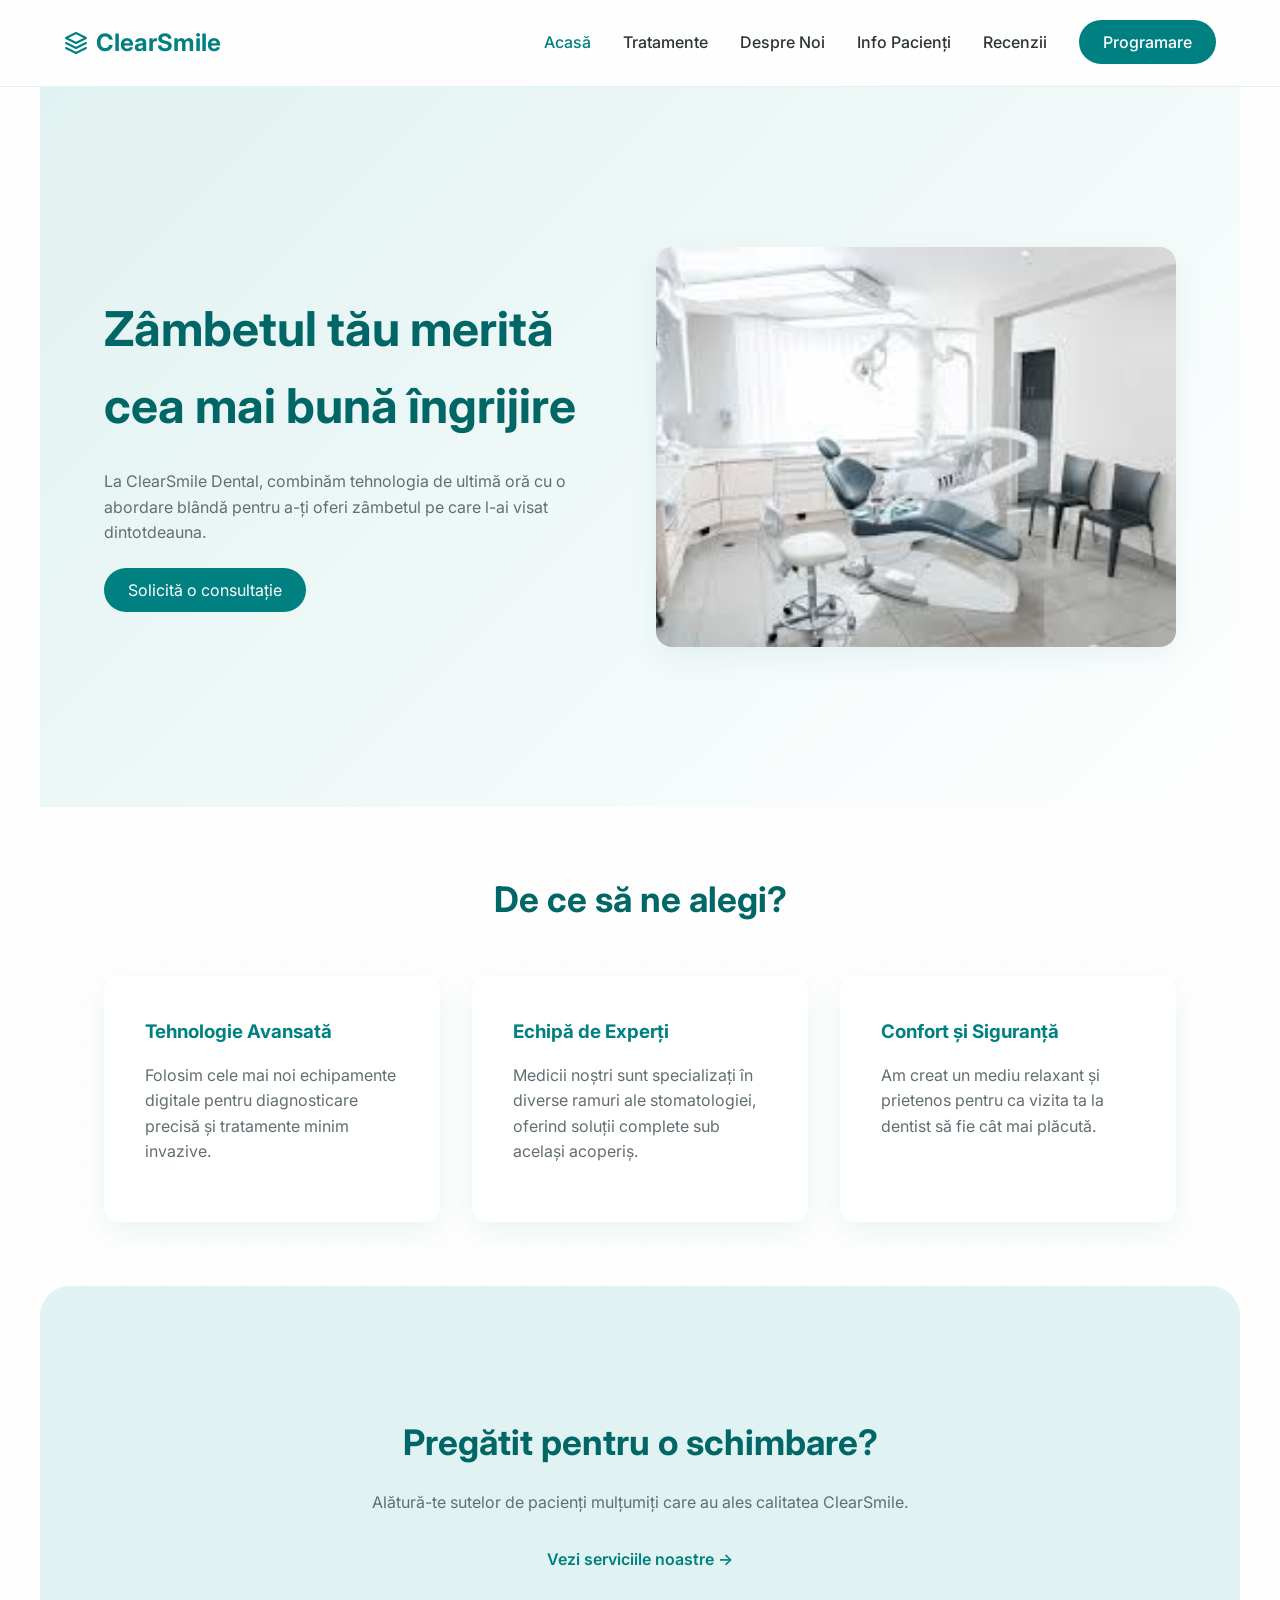
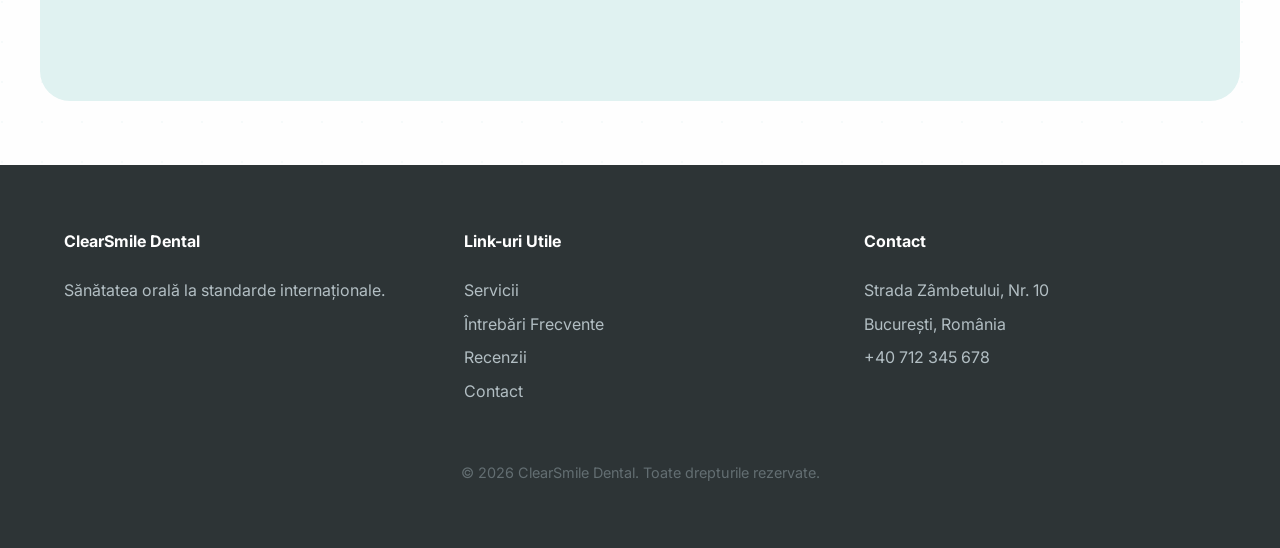
==== index.html @ 5b4d3a6d "Add Recenzii page and update navigation" ====
<!DOCTYPE html>
<html lang="ro">
<head>
    <meta charset="UTF-8">
    <meta name="viewport" content="width=device-width, initial-scale=1.0">
    <title>ClearSmile Dental | Zâmbetul tău, prioritatea noastră</title>
    <link rel="stylesheet" href="css/styles.css">
</head>
<body>
    <nav>
        <a href="index.html" class="logo">
            <svg width="24" height="24" viewBox="0 0 24 24" fill="none" stroke="currentColor" stroke-width="2" stroke-linecap="round" stroke-linejoin="round"><path d="M12 2L2 7l10 5 10-5-10-5z"/><path d="M2 17l10 5 10-5"/><path d="M2 12l10 5 10-5"/></svg>
            ClearSmile
        </a>
        <ul class="nav-links">
            <li><a href="index.html">Acasă</a></li>
            <li><a href="tratamente.html">Tratamente</a></li>
            <li><a href="despre-noi.html">Despre Noi</a></li>
            <li><a href="info-pacienti.html">Info Pacienți</a></li>
            <li><a href="recenzii.html">Recenzii</a></li>
            <li><a href="contact.html" class="btn-appointment">Programare</a></li>
        </ul>
    </nav>

    <header class="hero container">
        <div class="hero-content">
            <h1>Zâmbetul tău merită cea mai bună îngrijire</h1>
            <p>La ClearSmile Dental, combinăm tehnologia de ultimă oră cu o abordare blândă pentru a-ți oferi zâmbetul pe care l-ai visat dintotdeauna.</p>
            <div style="margin-top: 2rem;">
                <a href="contact.html" class="btn-appointment" style="text-decoration: none;">Solicită o consultație</a>
            </div>
        </div>
        <div class="hero-image" style="background: none;">
            <img src="imgs/Black_Ti_Mac.jpeg" alt="Clinică Modernă ClearSmile" style="width: 100%; height: 100%; object-fit: cover; border-radius: var(--border-radius);">
        </div>
    </header>

    <section class="container">
        <h2>De ce să ne alegi?</h2>
        <div class="grid" style="margin-top: 3rem;">
            <div class="card">
                <h3>Tehnologie Avansată</h3>
                <p>Folosim cele mai noi echipamente digitale pentru diagnosticare precisă și tratamente minim invazive.</p>
            </div>
            <div class="card">
                <h3>Echipă de Experți</h3>
                <p>Medicii noștri sunt specializați în diverse ramuri ale stomatologiei, oferind soluții complete sub același acoperiș.</p>
            </div>
            <div class="card">
                <h3>Confort și Siguranță</h3>
                <p>Am creat un mediu relaxant și prietenos pentru ca vizita ta la dentist să fie cât mai plăcută.</p>
            </div>
        </div>
    </section>

    <section class="container" style="background: var(--primary-teal-light); border-radius: 30px; margin-bottom: 4rem; text-align: center;">
        <div style="padding: 4rem 2rem;">
            <h2>Pregătit pentru o schimbare?</h2>
            <p>Alătură-te sutelor de pacienți mulțumiți care au ales calitatea ClearSmile.</p>
            <a href="tratamente.html" style="color: var(--primary-teal); font-weight: 600; text-decoration: none; display: inline-block; margin-top: 1rem;">Vezi serviciile noastre →</a>
        </div>
    </section>

    <footer>
        <div class="footer-grid">
            <div class="footer-section">
                <h4>ClearSmile Dental</h4>
                <p>Sănătatea orală la standarde internaționale.</p>
            </div>
            <div class="footer-section">
                <h4>Link-uri Utile</h4>
                <a href="tratamente.html">Servicii</a>
                <a href="info-pacienti.html">Întrebări Frecvente</a>
                <a href="recenzii.html">Recenzii</a>
                <a href="contact.html">Contact</a>
            </div>
            <div class="footer-section">
                <h4>Contact</h4>
                <p>Strada Zâmbetului, Nr. 10</p>
                <p>București, România</p>
                <p>+40 712 345 678</p>
            </div>
        </div>
        <div style="text-align: center; padding-top: 3rem; color: #636e72; font-size: 0.9rem;">
            &copy; 2026 ClearSmile Dental. Toate drepturile rezervate.
        </div>
    </footer>

    <script src="js/main.js"></script>
</body>
</html>
---- css/styles.css ----
@import url('https://fonts.googleapis.com/css2?family=Inter:wght@400;500;600;700&display=swap');

:root {
    --primary-teal: #008080;
    --primary-teal-light: #e0f2f1;
    --primary-teal-dark: #006666;
    --background-white: #fefefe;
    --text-dark: #2d3436;
    --text-light: #636e72;
    --card-shadow: 0 10px 30px rgba(0, 128, 128, 0.08);
    --border-radius: 16px;
    --transition: all 0.3s ease;
}

* {
    margin: 0;
    padding: 0;
    box-sizing: border-box;
}

body {
    font-family: 'Inter', sans-serif;
    line-height: 1.6;
    color: var(--text-dark);
    background-color: var(--background-white);
    background-image: radial-gradient(circle at 2px 2px, rgba(0, 128, 128, 0.03) 1px, transparent 0);
    background-size: 40px 40px;
}

/* Typography */
h1, h2, h3 {
    font-weight: 700;
    color: var(--primary-teal-dark);
}

h1 { font-size: 3rem; margin-bottom: 1.5rem; }
h2 { font-size: 2.2rem; margin-bottom: 1.2rem; text-align: center; }

p { margin-bottom: 1rem; color: var(--text-light); }

/* Navigation */
nav {
    display: flex;
    justify-content: space-between;
    align-items: center;
    padding: 1.5rem 5%;
    background: rgba(254, 254, 254, 0.9);
    backdrop-filter: blur(10px);
    position: sticky;
    top: 0;
    z-index: 1000;
    border-bottom: 1px solid var(--primary-teal-light);
}

.logo {
    font-size: 1.5rem;
    font-weight: 700;
    color: var(--primary-teal);
    text-decoration: none;
    display: flex;
    align-items: center;
    gap: 0.5rem;
}

.nav-links {
    display: flex;
    list-style: none;
    gap: 2rem;
}

.nav-links a {
    text-decoration: none;
    color: var(--text-dark);
    font-weight: 500;
    transition: var(--transition);
}

.nav-links a:hover, .nav-links a.active {
    color: var(--primary-teal);
}

.btn-appointment {
    background: var(--primary-teal);
    color: white !important;
    padding: 0.75rem 1.5rem;
    border-radius: 50px;
}

/* Layout Containers */
.container {
    max-width: 1200px;
    margin: 0 auto;
    padding: 4rem 5%;
}

/* Hero Section */
.hero {
    display: flex;
    align-items: center;
    min-height: 80vh;
    gap: 2rem;
    background: linear-gradient(135deg, var(--primary-teal-light) 0%, #ffffff 100%);
    border-radius: 0 0 100px 0;
}

.hero-content { flex: 1; }
.hero-image { 
    flex: 1; 
    background: #e0e0e0;
    height: 400px;
    border-radius: var(--border-radius);
    display: flex;
    align-items: center;
    justify-content: center;
    color: var(--text-light);
    box-shadow: var(--card-shadow);
}

/* Grid Components */
.grid {
    display: grid;
    grid-template-columns: repeat(auto-fit, minmax(300px, 1fr));
    gap: 2rem;
}

.card {
    background: white;
    padding: 2.5rem;
    border-radius: var(--border-radius);
    box-shadow: var(--card-shadow);
    transition: var(--transition);
    border: 1px solid transparent;
}

.card:hover {
    transform: translateY(-5px);
    border-color: var(--primary-teal-light);
}

.card h3 {
    margin-bottom: 1rem;
    color: var(--primary-teal);
}

/* Treatments Page */
.price-range {
    display: inline-block;
    background: var(--primary-teal-light);
    color: var(--primary-teal-dark);
    padding: 0.3rem 0.8rem;
    border-radius: 50px;
    font-size: 0.9rem;
    font-weight: 600;
    margin-top: 1rem;
}

/* FAQ Accordion */
.accordion-item {
    border-bottom: 1px solid var(--primary-teal-light);
    margin-bottom: 1rem;
}

.accordion-header {
    width: 100%;
    padding: 1rem;
    text-align: left;
    background: none;
    border: none;
    font-weight: 600;
    cursor: pointer;
    display: flex;
    justify-content: space-between;
    align-items: center;
    color: var(--primary-teal-dark);
}

.accordion-content {
    padding: 0 1rem 1rem;
    display: none;
}

/* Forms */
.form-group {
    margin-bottom: 1.5rem;
}

label {
    display: block;
    margin-bottom: 0.5rem;
    font-weight: 500;
}

input, select, textarea {
    width: 100%;
    padding: 0.8rem;
    border: 1px solid #ddd;
    border-radius: 8px;
    font-family: inherit;
}

input:focus, select:focus, textarea:focus {
    outline: none;
    border-color: var(--primary-teal);
}

button[type="submit"] {
    background: var(--primary-teal);
    color: white;
    border: none;
    padding: 1rem 2rem;
    border-radius: 50px;
    cursor: pointer;
    font-weight: 600;
    width: 100%;
    transition: var(--transition);
}

button[type="submit"]:hover {
    background: var(--primary-teal-dark);
}

/* Footer */
footer {
    background: #2d3436;
    color: white;
    padding: 4rem 5%;
}

.footer-grid {
    display: grid;
    grid-template-columns: repeat(auto-fit, minmax(200px, 1fr));
    gap: 3rem;
    max-width: 1200px;
    margin: 0 auto;
}

.footer-section h4 {
    margin-bottom: 1.5rem;
    color: white;
}

.footer-section p, .footer-section a {
    color: #b2bec3;
    text-decoration: none;
    display: block;
    margin-bottom: 0.5rem;
}

/* Mobile Responsive */
@media (max-width: 768px) {
    .nav-links { display: none; }
    h1 { font-size: 2.2rem; }
    .hero { flex-direction: column; text-align: center; border-radius: 0; padding-top: 2rem; }
}
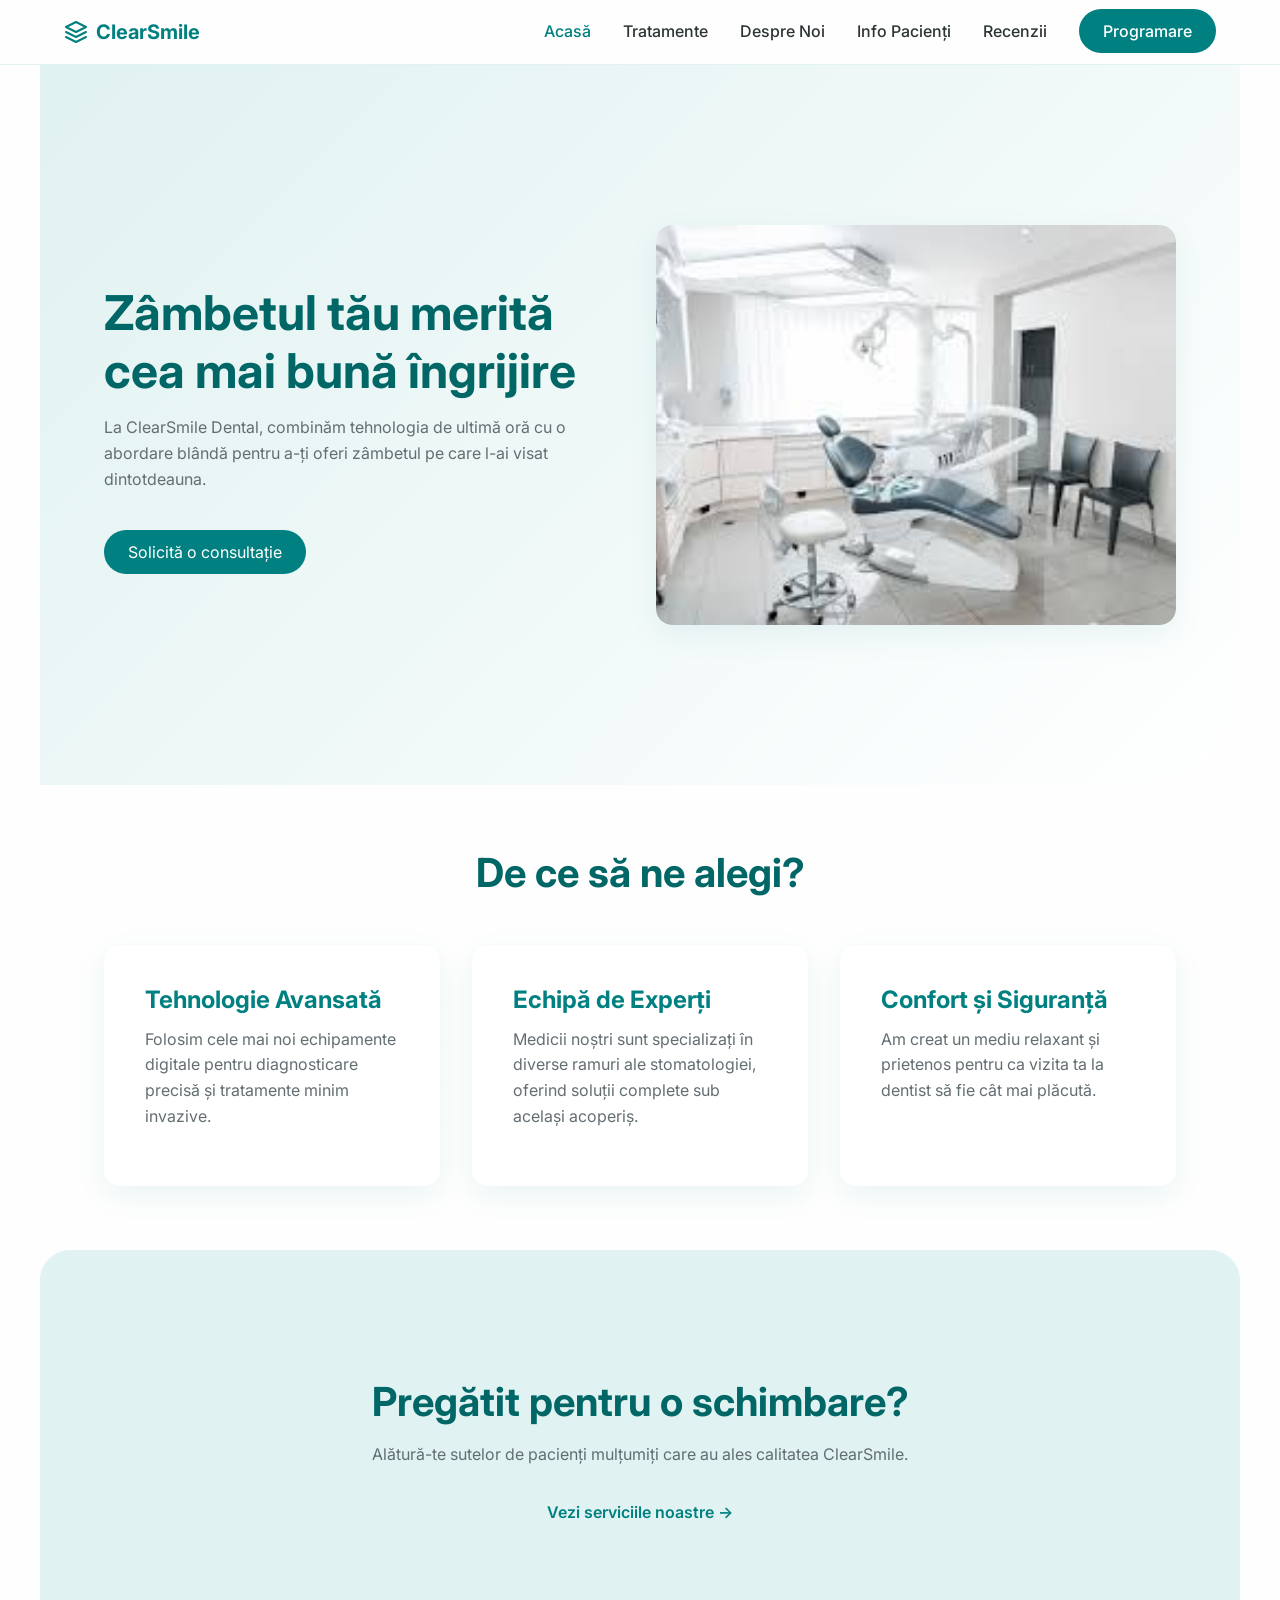
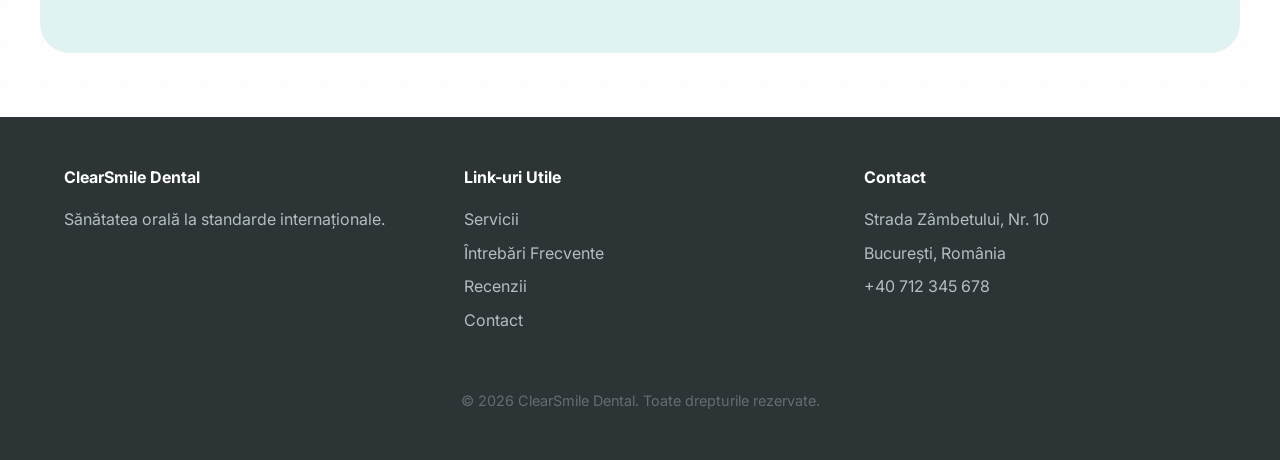
==== commit 7ace57af: "Refactor: Implement mobile-first design and add hamburger menu" ====
--- a/index.html
+++ b/index.html
@@ -12,6 +12,11 @@
             <svg width="24" height="24" viewBox="0 0 24 24" fill="none" stroke="currentColor" stroke-width="2" stroke-linecap="round" stroke-linejoin="round"><path d="M12 2L2 7l10 5 10-5-10-5z"/><path d="M2 17l10 5 10-5"/><path d="M2 12l10 5 10-5"/></svg>
             ClearSmile
         </a>
+        <div class="hamburger">
+            <span></span>
+            <span></span>
+            <span></span>
+        </div>
         <ul class="nav-links">
             <li><a href="index.html">Acasă</a></li>
             <li><a href="tratamente.html">Tratamente</a></li>
@@ -26,18 +31,18 @@
         <div class="hero-content">
             <h1>Zâmbetul tău merită cea mai bună îngrijire</h1>
             <p>La ClearSmile Dental, combinăm tehnologia de ultimă oră cu o abordare blândă pentru a-ți oferi zâmbetul pe care l-ai visat dintotdeauna.</p>
-            <div style="margin-top: 2rem;">
+            <div class="mt-3">
                 <a href="contact.html" class="btn-appointment" style="text-decoration: none;">Solicită o consultație</a>
             </div>
         </div>
-        <div class="hero-image" style="background: none;">
+        <div class="hero-image">
             <img src="imgs/Black_Ti_Mac.jpeg" alt="Clinică Modernă ClearSmile" style="width: 100%; height: 100%; object-fit: cover; border-radius: var(--border-radius);">
         </div>
     </header>
 
     <section class="container">
         <h2>De ce să ne alegi?</h2>
-        <div class="grid" style="margin-top: 3rem;">
+        <div class="grid mt-3">
             <div class="card">
                 <h3>Tehnologie Avansată</h3>
                 <p>Folosim cele mai noi echipamente digitale pentru diagnosticare precisă și tratamente minim invazive.</p>
@@ -53,7 +58,7 @@
         </div>
     </section>
 
-    <section class="container" style="background: var(--primary-teal-light); border-radius: 30px; margin-bottom: 4rem; text-align: center;">
+    <section class="container bg-light rounded-lg mb-4 text-center">
         <div style="padding: 4rem 2rem;">
             <h2>Pregătit pentru o schimbare?</h2>
             <p>Alătură-te sutelor de pacienți mulțumiți care au ales calitatea ClearSmile.</p>
@@ -81,7 +86,7 @@
                 <p>+40 712 345 678</p>
             </div>
         </div>
-        <div style="text-align: center; padding-top: 3rem; color: #636e72; font-size: 0.9rem;">
+        <div class="text-center" style="padding-top: 3rem; color: #636e72; font-size: 0.9rem;">
             &copy; 2026 ClearSmile Dental. Toate drepturile rezervate.
         </div>
     </footer>
--- a/css/styles.css
+++ b/css/styles.css
@@ -25,26 +25,29 @@
     background-color: var(--background-white);
     background-image: radial-gradient(circle at 2px 2px, rgba(0, 128, 128, 0.03) 1px, transparent 0);
     background-size: 40px 40px;
-}
-
-/* Typography */
+    overflow-x: hidden;
+}
+
+/* Typography - Mobile First */
 h1, h2, h3 {
     font-weight: 700;
     color: var(--primary-teal-dark);
-}
-
-h1 { font-size: 3rem; margin-bottom: 1.5rem; }
-h2 { font-size: 2.2rem; margin-bottom: 1.2rem; text-align: center; }
+    line-height: 1.2;
+}
+
+h1 { font-size: 2rem; margin-bottom: 1rem; }
+h2 { font-size: 1.75rem; margin-bottom: 1rem; text-align: center; }
+h3 { font-size: 1.25rem; }
 
 p { margin-bottom: 1rem; color: var(--text-light); }
 
-/* Navigation */
+/* Navigation - Mobile First */
 nav {
     display: flex;
     justify-content: space-between;
     align-items: center;
-    padding: 1.5rem 5%;
-    background: rgba(254, 254, 254, 0.9);
+    padding: 1rem 5%;
+    background: rgba(254, 254, 254, 0.95);
     backdrop-filter: blur(10px);
     position: sticky;
     top: 0;
@@ -53,7 +56,7 @@
 }
 
 .logo {
-    font-size: 1.5rem;
+    font-size: 1.25rem;
     font-weight: 700;
     color: var(--primary-teal);
     text-decoration: none;
@@ -62,16 +65,53 @@
     gap: 0.5rem;
 }
 
+.hamburger {
+    display: flex;
+    flex-direction: column;
+    gap: 5px;
+    cursor: pointer;
+    z-index: 1001;
+    padding: 0.5rem;
+}
+
+.hamburger span {
+    width: 25px;
+    height: 3px;
+    background-color: var(--primary-teal);
+    border-radius: 2px;
+    transition: var(--transition);
+}
+
+.hamburger.active span:nth-child(1) { transform: translateY(8px) rotate(45deg); }
+.hamburger.active span:nth-child(2) { opacity: 0; }
+.hamburger.active span:nth-child(3) { transform: translateY(-8px) rotate(-45deg); }
+
 .nav-links {
-    display: flex;
+    position: fixed;
+    top: 0;
+    right: -100%;
+    width: 80%;
+    height: 100vh;
+    background: var(--background-white);
+    display: flex;
+    flex-direction: column;
+    align-items: center;
+    justify-content: center;
+    gap: 2rem;
     list-style: none;
-    gap: 2rem;
+    transition: 0.4s ease-in-out;
+    box-shadow: -10px 0 30px rgba(0,0,0,0.05);
+}
+
+.nav-links.active {
+    right: 0;
 }
 
 .nav-links a {
     text-decoration: none;
     color: var(--text-dark);
-    font-weight: 500;
+    font-weight: 600;
+    font-size: 1.2rem;
     transition: var(--transition);
 }
 
@@ -82,67 +122,171 @@
 .btn-appointment {
     background: var(--primary-teal);
     color: white !important;
-    padding: 0.75rem 1.5rem;
+    padding: 0.75rem 2rem;
     border-radius: 50px;
-}
-
-/* Layout Containers */
+    margin-top: 1rem;
+}
+
+/* Layout Containers - Mobile First */
 .container {
     max-width: 1200px;
     margin: 0 auto;
-    padding: 4rem 5%;
-}
-
-/* Hero Section */
+    padding: 2.5rem 5%;
+}
+
+/* Hero Section - Mobile First */
 .hero {
     display: flex;
-    align-items: center;
-    min-height: 80vh;
+    flex-direction: column;
+    align-items: center;
+    text-align: center;
     gap: 2rem;
     background: linear-gradient(135deg, var(--primary-teal-light) 0%, #ffffff 100%);
-    border-radius: 0 0 100px 0;
-}
-
-.hero-content { flex: 1; }
+    padding-top: 3rem;
+    border-radius: 0 0 50px 0;
+}
+
+.hero-content { width: 100%; }
 .hero-image { 
-    flex: 1; 
-    background: #e0e0e0;
-    height: 400px;
+    width: 100%;
+    height: 300px;
     border-radius: var(--border-radius);
-    display: flex;
-    align-items: center;
-    justify-content: center;
-    color: var(--text-light);
+    overflow: hidden;
     box-shadow: var(--card-shadow);
 }
 
-/* Grid Components */
+/* Grid Components - Mobile First */
 .grid {
     display: grid;
-    grid-template-columns: repeat(auto-fit, minmax(300px, 1fr));
-    gap: 2rem;
+    grid-template-columns: 1fr;
+    gap: 1.5rem;
 }
 
 .card {
     background: white;
-    padding: 2.5rem;
+    padding: 1.5rem;
     border-radius: var(--border-radius);
     box-shadow: var(--card-shadow);
     transition: var(--transition);
     border: 1px solid transparent;
 }
 
-.card:hover {
-    transform: translateY(-5px);
-    border-color: var(--primary-teal-light);
-}
-
 .card h3 {
+    margin-bottom: 0.75rem;
+    color: var(--primary-teal);
+}
+
+/* Footer - Mobile First */
+footer {
+    background: #2d3436;
+    color: white;
+    padding: 3rem 5%;
+}
+
+.footer-grid {
+    display: grid;
+    grid-template-columns: 1fr;
+    gap: 2rem;
+}
+
+.footer-section h4 {
     margin-bottom: 1rem;
-    color: var(--primary-teal);
-}
-
-/* Treatments Page */
+    color: white;
+}
+
+.footer-section p, .footer-section a {
+    color: #b2bec3;
+    text-decoration: none;
+    display: block;
+    margin-bottom: 0.5rem;
+}
+
+/* Tablet & Desktop Overrides (min-width: 768px) */
+@media (min-width: 768px) {
+    h1 { font-size: 3rem; }
+    h2 { font-size: 2.5rem; }
+    h3 { font-size: 1.5rem; }
+
+    .container { padding: 4rem 5%; }
+
+    /* Navigation */
+    .hamburger { display: none; }
+    
+    .nav-links {
+        position: static;
+        width: auto;
+        height: auto;
+        background: transparent;
+        flex-direction: row;
+        gap: 2rem;
+        box-shadow: none;
+        transition: none;
+    }
+
+    .nav-links a { font-size: 1rem; font-weight: 500; }
+    .btn-appointment { margin-top: 0; padding: 0.75rem 1.5rem; }
+
+    /* Hero */
+    .hero {
+        flex-direction: row;
+        text-align: left;
+        min-height: 80vh;
+        border-radius: 0 0 100px 0;
+        padding-top: 4rem;
+    }
+    .hero-content { flex: 1; }
+    .hero-image { flex: 1; height: 400px; }
+
+    /* Grid */
+    .grid {
+        grid-template-columns: repeat(auto-fit, minmax(300px, 1fr));
+        gap: 2rem;
+    }
+
+    .card { padding: 2.5rem; }
+
+    /* Footer */
+    .footer-grid {
+        grid-template-columns: repeat(auto-fit, minmax(200px, 1fr));
+        gap: 3rem;
+    }
+}
+
+/* Utility Classes */
+.text-center { text-align: center; }
+.max-width-800 { max-width: 800px; margin-left: auto; margin-right: auto; }
+.bg-light { background: var(--primary-teal-light); }
+.rounded-lg { border-radius: 30px; }
+.rounded-xl { border-radius: 50px; }
+.mt-3 { margin-top: 3rem; }
+.mb-4 { margin-bottom: 4rem; }
+
+/* Responsive Flex/Grid Helpers */
+.flex-group {
+    display: flex;
+    flex-wrap: wrap;
+    gap: 2rem;
+    justify-content: center;
+}
+
+.flex-item {
+    flex: 1;
+    min-width: 280px;
+}
+
+.form-grid {
+    display: grid;
+    grid-template-columns: 1fr;
+    gap: 1.5rem;
+}
+
+@media (min-width: 600px) {
+    .form-grid.cols-2 {
+        grid-template-columns: 1fr 1fr;
+    }
+}
+
+/* Treatments Page Specifics */
 .price-range {
     display: inline-block;
     background: var(--primary-teal-light);
@@ -196,6 +340,7 @@
     border: 1px solid #ddd;
     border-radius: 8px;
     font-family: inherit;
+    font-size: 1rem;
 }
 
 input:focus, select:focus, textarea:focus {
@@ -213,42 +358,9 @@
     font-weight: 600;
     width: 100%;
     transition: var(--transition);
+    font-size: 1rem;
 }
 
 button[type="submit"]:hover {
     background: var(--primary-teal-dark);
 }
-
-/* Footer */
-footer {
-    background: #2d3436;
-    color: white;
-    padding: 4rem 5%;
-}
-
-.footer-grid {
-    display: grid;
-    grid-template-columns: repeat(auto-fit, minmax(200px, 1fr));
-    gap: 3rem;
-    max-width: 1200px;
-    margin: 0 auto;
-}
-
-.footer-section h4 {
-    margin-bottom: 1.5rem;
-    color: white;
-}
-
-.footer-section p, .footer-section a {
-    color: #b2bec3;
-    text-decoration: none;
-    display: block;
-    margin-bottom: 0.5rem;
-}
-
-/* Mobile Responsive */
-@media (max-width: 768px) {
-    .nav-links { display: none; }
-    h1 { font-size: 2.2rem; }
-    .hero { flex-direction: column; text-align: center; border-radius: 0; padding-top: 2rem; }
-}
